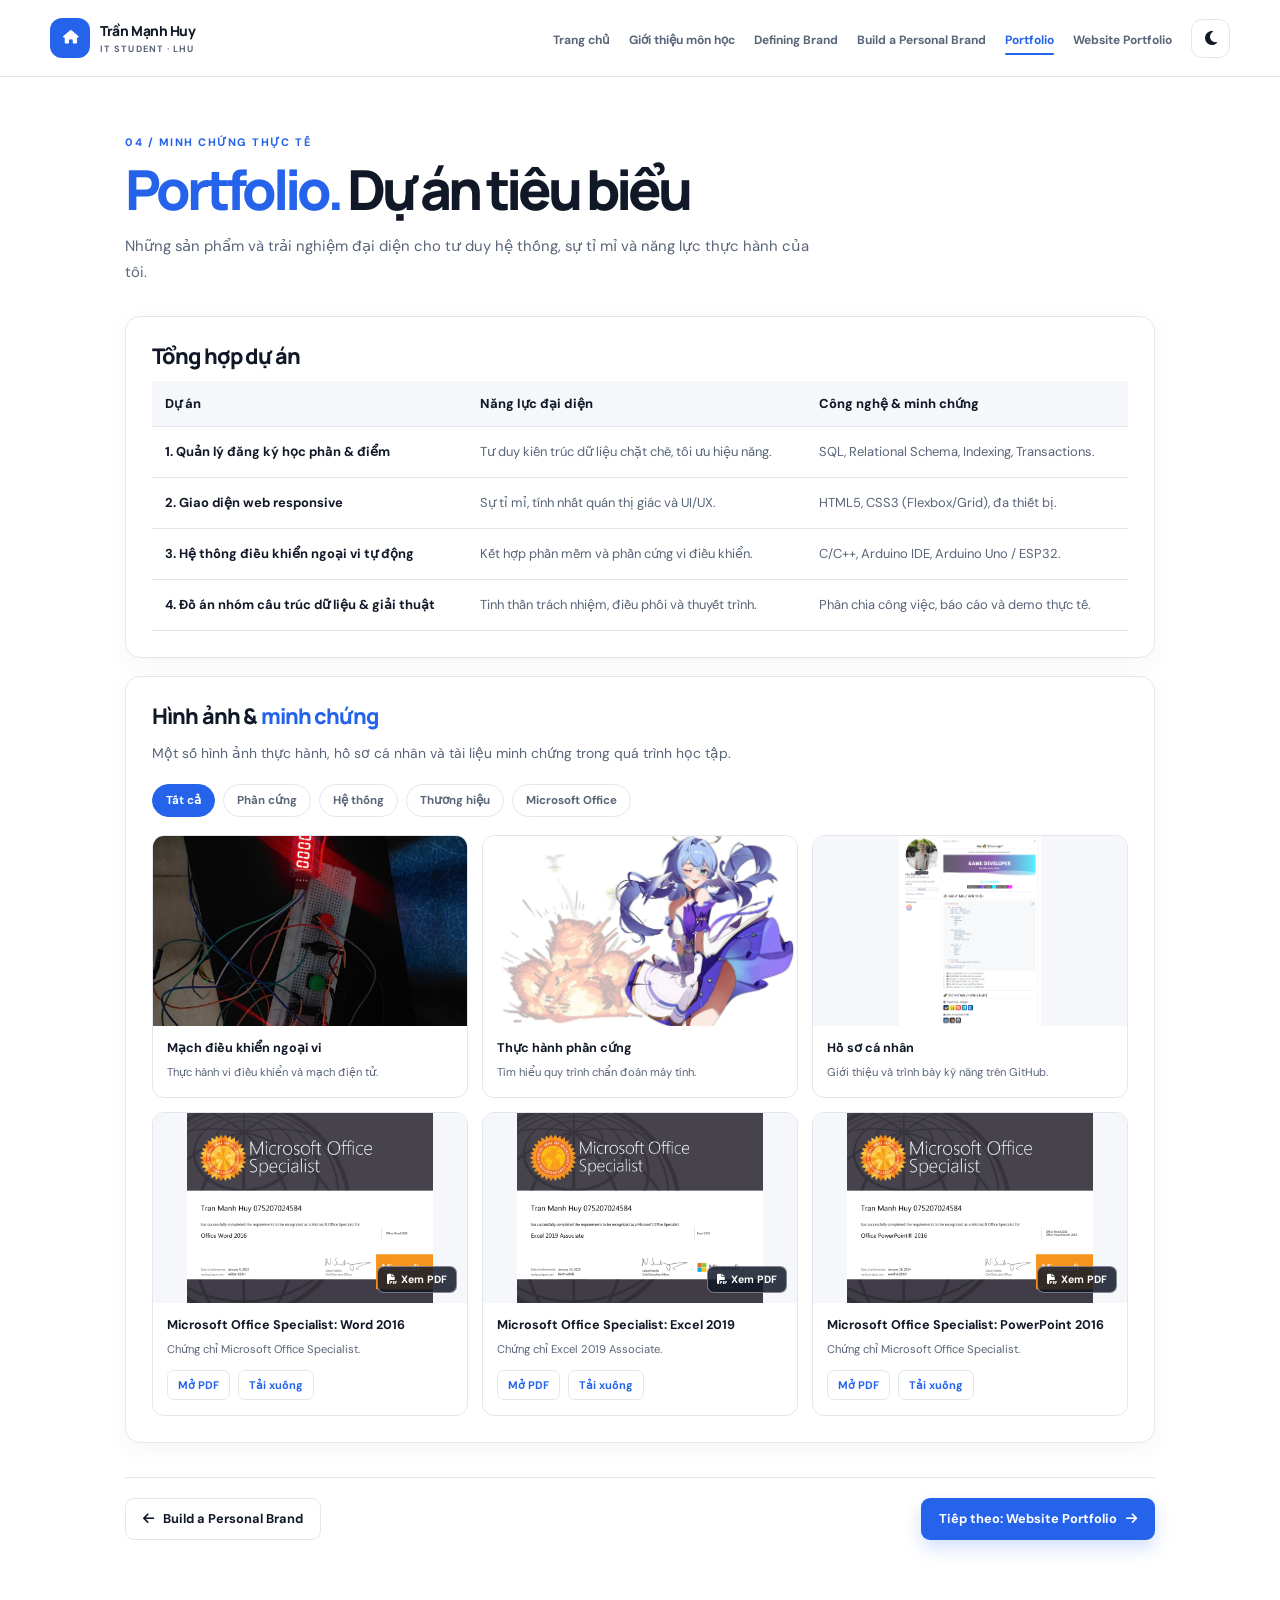
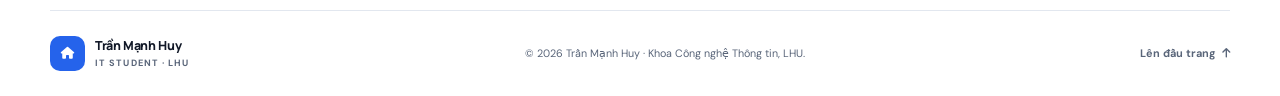
==== portfolio.html @ 6451997b "Create" ====
<!DOCTYPE html>
<html lang="vi" data-theme="light">
<head>
    <meta charset="UTF-8">
    <meta name="viewport" content="width=device-width, initial-scale=1.0">
    <meta name="theme-color" content="#ffffff">
    <meta name="description" content="Portfolio các dự án học tập và minh chứng thực tế của Trần Mạnh Huy.">
    <title>Portfolio | Trần Mạnh Huy — E-Portfolio</title>
    <link rel="preconnect" href="https://fonts.googleapis.com">
    <link rel="preconnect" href="https://fonts.gstatic.com" crossorigin>
    <link href="https://fonts.googleapis.com/css2?family=DM+Sans:wght@400;500;600;700&family=Manrope:wght@400;500;600;700;800&display=swap" rel="stylesheet">
    <link rel="stylesheet" href="https://cdnjs.cloudflare.com/ajax/libs/font-awesome/6.4.0/css/all.min.css">
    <link rel="stylesheet" href="style.css">
    <script src="script.js" defer></script>
</head>
<body>
    <a class="skip-link" href="#main">Đi đến nội dung chính</a>
    <header class="site-header"><nav class="nav-container" aria-label="Điều hướng chính">
        <a class="brand" href="index.html" aria-label="Về trang chủ"><span class="brand-mark"><i class="fa-solid fa-house" aria-hidden="true"></i></span><span>Trần Mạnh Huy<small>IT STUDENT · LHU</small></span></a>
        <button class="menu-toggle icon-button" type="button" aria-label="Mở menu" aria-expanded="false" aria-controls="primary-navigation"><i class="fa-solid fa-bars" aria-hidden="true"></i></button>
        <div class="nav-panel" id="primary-navigation"><ul class="nav-links">
            <li><a class="nav-link" href="index.html">Trang chủ</a></li><li><a class="nav-link" href="coursework.html">Giới thiệu môn học</a></li>
            <li><a class="nav-link" href="defining-brand.html">Defining Brand</a></li><li><a class="nav-link" href="personal-brand.html">Build a Personal Brand</a></li>
            <li><a class="nav-link active" aria-current="page" href="portfolio.html">Portfolio</a></li><li><a class="nav-link" href="website-portfolio.html">Website Portfolio</a></li>
        </ul><button class="theme-toggle icon-button" type="button" aria-label="Bật giao diện tối" title="Đổi giao diện"><i class="fa-solid fa-moon" aria-hidden="true"></i></button></div>
    </nav></header>
    <main class="page-main" id="main">
        <div class="page-heading"><p class="eyebrow">04 / MINH CHỨNG THỰC TẾ</p><h1><span>Portfolio.</span> Dự án tiêu biểu</h1><p>Những sản phẩm và trải nghiệm đại diện cho tư duy hệ thống, sự tỉ mỉ và năng lực thực hành của tôi.</p></div>
        <article class="content-card">
            <h2>Tổng hợp dự án</h2>
            <div class="table-wrap"><table>
                <thead><tr><th>Dự án</th><th>Năng lực đại diện</th><th>Công nghệ & minh chứng</th></tr></thead>
                <tbody>
                    <tr><td><strong>1. Quản lý đăng ký học phần & điểm</strong></td><td>Tư duy kiến trúc dữ liệu chặt chẽ, tối ưu hiệu năng.</td><td>SQL, Relational Schema, Indexing, Transactions.</td></tr>
                    <tr><td><strong>2. Giao diện web responsive</strong></td><td>Sự tỉ mỉ, tính nhất quán thị giác và UI/UX.</td><td>HTML5, CSS3 (Flexbox/Grid), đa thiết bị.</td></tr>
                    <tr><td><strong>3. Hệ thống điều khiển ngoại vi tự động</strong></td><td>Kết hợp phần mềm và phần cứng vi điều khiển.</td><td>C/C++, Arduino IDE, Arduino Uno / ESP32.</td></tr>
                    <tr><td><strong>4. Đồ án nhóm cấu trúc dữ liệu & giải thuật</strong></td><td>Tinh thần trách nhiệm, điều phối và thuyết trình.</td><td>Phân chia công việc, báo cáo và demo thực tế.</td></tr>
                </tbody>
            </table></div>
        </article>
        <article class="content-card">
            <h2>Hình ảnh & <span>minh chứng</span></h2>
            <p>Một số hình ảnh thực hành, hồ sơ cá nhân và tài liệu minh chứng trong quá trình học tập.</p>
            <div class="filter-list" role="group" aria-label="Lọc minh chứng">
                <button class="filter-button active" type="button" data-filter="all" aria-pressed="true">Tất cả</button>
                <button class="filter-button" type="button" data-filter="hardware" aria-pressed="false">Phần cứng</button>
                <button class="filter-button" type="button" data-filter="systems" aria-pressed="false">Hệ thống</button>
                <button class="filter-button" type="button" data-filter="brand" aria-pressed="false">Thương hiệu</button>
                <button class="filter-button" type="button" data-filter="office" aria-pressed="false">Microsoft Office</button>
            </div>
            <div class="project-gallery">
                <div class="gallery-card" data-category="hardware"><button class="gallery-image" type="button" data-lightbox="ảnh/1790408717196_707985496628091694_7587636744050648241_572c79e7f4b69ca3872951d2f5c24b72.jpg" data-caption="Mạch vi điều khiển và bộ đếm LED trong bài thực hành."><img src="ảnh/1790408717196_707985496628091694_7587636744050648241_572c79e7f4b69ca3872951d2f5c24b72.jpg" alt="Mạch thử vi điều khiển và bộ đếm LED" loading="lazy"></button><div class="gallery-caption"><strong>Mạch điều khiển ngoại vi</strong><span>Thực hành vi điều khiển và mạch điện tử.</span></div></div>
                <div class="gallery-card" data-category="systems"><button class="gallery-image" type="button" data-lightbox="ảnh/1793376819086_707985496628091694_7587636744050648241_562b27568632a8b3e4d8fe993f7f26f5.jpg" data-caption="Thực hành kiểm tra bộ nhớ và chẩn đoán máy tính."><img src="ảnh/1793376819086_707985496628091694_7587636744050648241_562b27568632a8b3e4d8fe993f7f26f5.jpg" alt="Máy tính đang chạy công cụ kiểm tra bộ nhớ" loading="lazy"></button><div class="gallery-caption"><strong>Thực hành phần cứng</strong><span>Tìm hiểu quy trình chẩn đoán máy tính.</span></div></div>
                <div class="gallery-card" data-category="brand"><button class="gallery-image contain" type="button" data-lightbox="ảnh/Screenshot 2026-11-15 230559.png" data-caption="Ảnh chụp hồ sơ cá nhân và cách trình bày trên GitHub."><img src="ảnh/Screenshot 2026-11-15 230559.png" alt="Hồ sơ cá nhân GitHub với nội dung giới thiệu và công nghệ" loading="lazy"></button><div class="gallery-caption"><strong>Hồ sơ cá nhân</strong><span>Giới thiệu và trình bày kỹ năng trên GitHub.</span></div></div>
                <article class="gallery-card document-card" data-category="office">
                    <a class="certificate-preview" href="ảnh/Office%20Word%20(1).pdf" target="_blank" rel="noopener noreferrer" aria-label="Mở chứng chỉ Microsoft Office Specialist Word 2016"><img src="ảnh/Office-Word.png" alt="Chứng chỉ Microsoft Office Specialist Word 2016 của Trần Mạnh Huy" loading="lazy"><span><i class="fa-solid fa-file-pdf" aria-hidden="true"></i> Xem PDF</span></a>
                    <div class="gallery-caption"><strong>Microsoft Office Specialist: Word 2016</strong><span>Chứng chỉ Microsoft Office Specialist.</span><div class="document-actions"><a href="ảnh/Office%20Word%20(1).pdf" target="_blank" rel="noopener noreferrer">Mở PDF</a><a href="ảnh/Office%20Word%20(1).pdf" download="Minh-chung-Office-Word.pdf">Tải xuống</a></div></div>
                </article>
                <article class="gallery-card document-card" data-category="office">
                    <a class="certificate-preview" href="ảnh/Office%20Excel.pdf" target="_blank" rel="noopener noreferrer" aria-label="Mở chứng chỉ Microsoft Office Specialist Excel 2019"><img src="ảnh/Office-Excel.png" alt="Chứng chỉ Microsoft Office Specialist Excel 2019 Associate của Trần Mạnh Huy" loading="lazy"><span><i class="fa-solid fa-file-pdf" aria-hidden="true"></i> Xem PDF</span></a>
                    <div class="gallery-caption"><strong>Microsoft Office Specialist: Excel 2019</strong><span>Chứng chỉ Excel 2019 Associate.</span><div class="document-actions"><a href="ảnh/Office%20Excel.pdf" target="_blank" rel="noopener noreferrer">Mở PDF</a><a href="ảnh/Office%20Excel.pdf" download="Minh-chung-Office-Excel.pdf">Tải xuống</a></div></div>
                </article>
                <article class="gallery-card document-card" data-category="office">
                    <a class="certificate-preview" href="ảnh/Office%20PowerPoint.pdf" target="_blank" rel="noopener noreferrer" aria-label="Mở chứng chỉ Microsoft Office Specialist PowerPoint 2016"><img src="ảnh/Office-PowerPoint.png" alt="Chứng chỉ Microsoft Office Specialist PowerPoint 2016 của Trần Mạnh Huy" loading="lazy"><span><i class="fa-solid fa-file-pdf" aria-hidden="true"></i> Xem PDF</span></a>
                    <div class="gallery-caption"><strong>Microsoft Office Specialist: PowerPoint 2016</strong><span>Chứng chỉ Microsoft Office Specialist.</span><div class="document-actions"><a href="ảnh/Office%20PowerPoint.pdf" target="_blank" rel="noopener noreferrer">Mở PDF</a><a href="ảnh/Office%20PowerPoint.pdf" download="Minh-chung-Office-PowerPoint.pdf">Tải xuống</a></div></div>
                </article>
            </div>
            <p class="empty-state" hidden>Chưa có minh chứng trong mục này.</p>
        </article>
        <div class="page-nav"><a class="button button-secondary" href="personal-brand.html"><i class="fa-solid fa-arrow-left" aria-hidden="true"></i> Build a Personal Brand</a><a class="button button-primary" href="website-portfolio.html">Tiếp theo: Website Portfolio <i class="fa-solid fa-arrow-right" aria-hidden="true"></i></a></div>
    </main>
    <button class="lightbox" type="button" aria-label="Đóng ảnh phóng to" aria-hidden="true"><span class="lightbox-close"><i class="fa-solid fa-xmark" aria-hidden="true"></i></span><img src="" alt=""><span class="lightbox-caption"></span></button>
    <footer class="site-footer"><a class="brand footer-brand" href="index.html" aria-label="Về trang chủ"><span class="brand-mark"><i class="fa-solid fa-house" aria-hidden="true"></i></span><span>Trần Mạnh Huy<small>IT STUDENT · LHU</small></span></a><p>© <span class="current-year">2026</span> Trần Mạnh Huy · Khoa Công nghệ Thông tin, LHU.</p><a class="back-to-top" href="#main">Lên đầu trang <i class="fa-solid fa-arrow-up" aria-hidden="true"></i></a></footer>
</body>
</html>
---- style.css ----
:root {
    color-scheme: light;
    --page: #fff;
    --surface: #fff;
    --surface-soft: #f5f7fa;
    --ink: #111827;
    --muted: #596579;
    --line: #e2e7ef;
    --accent: #2563eb;
    --accent-strong: #1d4ed8;
    --accent-soft: #eff6ff;
    --header: rgb(255 255 255 / 94%);
    --shadow: 0 16px 42px rgb(15 23 42 / 9%);
    --font-body: "DM Sans", sans-serif;
    --font-heading: "Manrope", sans-serif;
    font-family: var(--font-body);
    scroll-behavior: smooth;
    scroll-padding-top: 100px;
}

[data-theme="dark"] {
    color-scheme: dark;
    --page: #090b10;
    --surface: #11151d;
    --surface-soft: #171d28;
    --ink: #f8fafc;
    --muted: #aab4c3;
    --line: #283140;
    --accent: #60a5fa;
    --accent-strong: #93c5fd;
    --accent-soft: #14243b;
    --header: rgb(9 11 16 / 93%);
    --shadow: 0 16px 42px rgb(0 0 0 / 30%);
}

* { box-sizing: border-box; }
body { min-width: 320px; margin: 0; overflow-x: hidden; background: var(--page); color: var(--ink); font-family: var(--font-body); -webkit-font-smoothing: antialiased; transition: background-color .25s ease, color .25s ease; }
button, a { font: inherit; }
a { color: inherit; text-decoration: none; }
button { color: inherit; }
img { display: block; max-width: 100%; }
::selection { background: var(--accent); color: #fff; }
h1, h2, h3, p { margin-top: 0; }
h1, h2, h3 { font-family: var(--font-heading); }
h1 span, h2 span { color: var(--accent); }

.skip-link { position: fixed; z-index: 20; top: 10px; left: 10px; padding: 10px 14px; transform: translateY(-160%); border-radius: 8px; background: var(--ink); color: var(--surface); }
.skip-link:focus { transform: translateY(0); }
.site-header { position: sticky; z-index: 10; top: 0; border-bottom: 1px solid var(--line); background: var(--header); backdrop-filter: blur(16px); }
.nav-container { display: flex; width: min(1180px, calc(100% - 48px)); height: 76px; margin: auto; align-items: center; justify-content: space-between; gap: 20px; }
.brand { display: inline-flex; flex: 0 0 auto; align-items: center; gap: 10px; font-family: var(--font-heading); font-size: .86rem; font-weight: 800; letter-spacing: -.03em; }
.brand-mark { display: grid; width: 40px; height: 40px; place-items: center; border-radius: 12px; background: var(--accent); color: #fff; font-size: .85rem; }
.brand small { display: block; margin-top: 3px; color: var(--muted); font-family: var(--font-body); font-size: .57rem; font-weight: 700; letter-spacing: .12em; }
.nav-panel, .nav-links { display: flex; align-items: center; }
.nav-panel { gap: 19px; }
.nav-links { gap: 19px; margin: 0; padding: 0; list-style: none; }
.nav-link { position: relative; padding: 10px 0; color: var(--muted); font-size: .75rem; font-weight: 700; transition: color .2s ease; }
.nav-link::after { position: absolute; right: 0; bottom: 3px; left: 0; height: 2px; transform: scaleX(0); border-radius: 3px; background: var(--accent); content: ""; transition: transform .2s ease; }
.nav-link:hover, .nav-link.active { color: var(--accent); }
.nav-link.active::after { transform: scaleX(1); }
.icon-button { display: grid; width: 39px; height: 39px; flex: 0 0 auto; place-items: center; border: 1px solid var(--line); border-radius: 11px; background: var(--surface); cursor: pointer; transition: border-color .2s ease, color .2s ease, transform .2s ease; }
.icon-button:hover { transform: translateY(-2px); border-color: var(--accent); color: var(--accent); }
.menu-toggle { display: none; }

main { min-height: calc(100vh - 170px); }
.section-shell, .page-main { width: min(1030px, calc(100% - 48px)); margin-inline: auto; }
.hero { position: relative; display: grid; min-height: 610px; padding-block: 70px 82px; align-items: center; grid-template-columns: 1.08fr .92fr; gap: 54px; }
.hero-copy { position: relative; z-index: 1; }
.eyebrow { margin: 0 0 14px; color: var(--accent); font-size: .68rem; font-weight: 800; letter-spacing: .14em; }
.hero .eyebrow { display: flex; align-items: center; gap: 9px; }
.status-dot { width: 8px; height: 8px; border-radius: 50%; background: var(--accent); box-shadow: 0 0 0 4px var(--accent-soft); }
h1 { margin-bottom: 17px; font-size: clamp(2.9rem, 5.8vw, 4.7rem); font-weight: 800; letter-spacing: -.075em; line-height: 1.08; }
.hero-lead { max-width: 530px; margin-bottom: 25px; color: var(--muted); font-size: .98rem; line-height: 1.85; }
.hero-actions { display: flex; flex-wrap: wrap; gap: 10px; }
.button { display: inline-flex; min-height: 46px; padding: 0 17px; align-items: center; justify-content: center; gap: 9px; border: 1px solid transparent; border-radius: 9px; font-size: .8rem; font-weight: 700; transition: transform .2s ease, background .2s ease, box-shadow .2s ease; }
.button:hover { transform: translateY(-2px); }
.button-primary { background: var(--accent); color: #fff; box-shadow: 0 8px 18px rgb(37 99 235 / 20%); }
.button-primary:hover { background: var(--accent-strong); }
.button-secondary { border-color: var(--line); background: var(--surface); }
.button-secondary:hover { border-color: var(--accent); color: var(--accent); }
.hero-note { display: flex; margin-top: 33px; align-items: center; gap: 11px; }
.note-icon, .feature-icon, .growth-icon { display: grid; flex: 0 0 auto; place-items: center; border-radius: 11px; background: var(--accent-soft); color: var(--accent); }
.note-icon { width: 40px; height: 40px; }
.hero-note strong, .hero-note small { display: block; }
.hero-note strong { font-size: .76rem; }
.hero-note small { margin-top: 3px; color: var(--muted); font-size: .69rem; }
.hero-visual { position: relative; width: 100%; max-width: 370px; margin-inline: auto; }
.hero-image-wrap { position: relative; z-index: 1; overflow: hidden; height: 410px; border: 6px solid var(--surface); border-radius: 48% 48% 22px 22px; background: var(--surface-soft); box-shadow: var(--shadow); }
.hero-image-wrap::after { position: absolute; inset: 45% 0 0; background: linear-gradient(transparent, rgb(0 0 0 / 54%)); content: ""; }
.hero-image-wrap img { width: 100%; height: 100%; object-fit: cover; object-position: 54% 50%; }
.image-label { position: absolute; z-index: 1; right: 16px; bottom: 16px; left: 16px; color: #fff; font-size: .75rem; font-weight: 700; }
.image-label i { margin-right: 7px; color: #93c5fd; }
.floating-card { position: absolute; z-index: 2; right: -34px; bottom: 38px; display: flex; padding: 12px 14px; align-items: center; gap: 10px; border: 1px solid var(--line); border-radius: 12px; background: var(--surface); box-shadow: var(--shadow); }
.floating-icon { display: grid; width: 36px; height: 36px; place-items: center; border-radius: 10px; background: var(--accent-soft); color: var(--accent); }
.floating-card strong, .floating-card small { display: block; }
.floating-card strong { font-size: .68rem; }
.floating-card small { margin-top: 3px; color: var(--muted); font-size: .61rem; }
.hero-orbit { position: absolute; border: 1px solid rgb(37 99 235 / 20%); border-radius: 50%; }
.orbit-one { top: 17px; right: -20px; width: 90px; height: 90px; }
.orbit-two { bottom: 18px; left: -30px; width: 58px; height: 58px; }

.home-intro { padding-block: 20px 82px; }
.section-heading { max-width: 670px; margin: 0 auto 30px; text-align: center; }
.section-heading .eyebrow { margin-bottom: 10px; }
h2 { margin-bottom: 10px; font-size: clamp(1.8rem, 4vw, 2.45rem); font-weight: 800; letter-spacing: -.06em; line-height: 1.2; }
.section-heading > p:last-child { margin-bottom: 0; color: var(--muted); font-size: .88rem; line-height: 1.75; }
.code-strip { padding: 22px 25px; border: 1px solid #263143; border-radius: 13px; background: #101722; color: #f8fafc; font-family: Consolas, monospace; font-size: .87rem; line-height: 1.9; }
.code-comment { color: #94a3b8; }
.code-keyword { color: #60a5fa; font-weight: 700; }
.code-string { color: #bfdbfe; }
.home-shortcuts { display: grid; margin-top: 16px; grid-template-columns: repeat(3, minmax(0, 1fr)); gap: 13px; }
.shortcut-card { display: grid; min-height: 75px; padding: 14px; align-items: center; grid-template-columns: 35px 1fr 18px; gap: 8px; border: 1px solid var(--line); border-radius: 12px; background: var(--surface); transition: border-color .2s ease, transform .2s ease; }
.shortcut-card:hover { transform: translateY(-2px); border-color: var(--accent); }
.shortcut-card > span { color: var(--accent); font-size: .7rem; font-weight: 800; }
.shortcut-card strong { font-size: .75rem; }
.shortcut-card > i { color: var(--accent); font-size: .76rem; }

.page-main { padding-block: 58px 25px; }
.page-heading { max-width: 760px; margin: 0 0 30px; }
.page-heading .eyebrow { margin-bottom: 11px; }
.page-heading h1 { margin-bottom: 13px; font-size: clamp(2.25rem, 5vw, 3.45rem); }
.page-heading > p:last-child { max-width: 690px; margin-bottom: 0; color: var(--muted); font-size: .93rem; line-height: 1.8; }
.content-card { margin-bottom: 18px; padding: 26px; border: 1px solid var(--line); border-radius: 15px; background: var(--surface); box-shadow: 0 7px 24px rgb(15 23 42 / 4%); }
.content-card h2 { margin-bottom: 12px; font-size: 1.35rem; letter-spacing: -.04em; }
.content-card h3 { margin-bottom: 8px; font-size: 1rem; letter-spacing: -.025em; }
.content-card p, .content-card li { color: var(--muted); font-size: .87rem; line-height: 1.8; }
.content-card p:last-child { margin-bottom: 0; }
.content-card strong { color: var(--ink); }
.grid-2 { display: grid; grid-template-columns: repeat(2, minmax(0, 1fr)); gap: 13px; }
.sub-box { padding: 18px; border: 1px solid var(--line); border-radius: 11px; background: var(--surface-soft); }
.sub-box h3 { font-size: .91rem; }
.sub-box p { margin-bottom: 0; font-size: .8rem; }
.badge { display: inline-block; margin-bottom: 9px; padding: 6px 10px; border-radius: 6px; background: var(--accent-soft); color: var(--accent); font-size: .7rem; font-weight: 800; }
.tier-list { display: grid; gap: 11px; }
.tier-item { padding: 17px 19px; border: 1px solid var(--line); border-left: 4px solid var(--accent); border-radius: 0 11px 11px 0; background: var(--surface-soft); }
.tier-item strong { display: block; margin-bottom: 6px; color: var(--accent); font-size: .9rem; }
.tier-item p { margin: 0; }
.growth-grid { display: grid; grid-template-columns: repeat(2, minmax(0, 1fr)); gap: 14px; }
.growth-card { position: relative; min-height: 175px; padding: 21px; border: 1px solid var(--line); border-radius: 13px; background: var(--surface); }
.growth-number { position: absolute; top: 17px; right: 18px; color: var(--accent); font-size: .72rem; font-weight: 800; }
.growth-icon { width: 39px; height: 39px; margin-bottom: 16px; font-size: .88rem; }
.growth-card h3 { margin-bottom: 7px; font-size: .96rem; }
.growth-card p { margin: 0; color: var(--muted); font-size: .81rem; line-height: 1.7; }
.table-wrap { overflow-x: auto; }
table { width: 100%; border-collapse: collapse; font-size: .81rem; }
th, td { padding: 14px 13px; border-bottom: 1px solid var(--line); text-align: left; vertical-align: top; }
th { background: var(--surface-soft); color: var(--ink); font-weight: 800; }
td { color: var(--muted); line-height: 1.7; }
td strong { color: var(--ink); }
.project-gallery { display: grid; grid-template-columns: repeat(3, minmax(0, 1fr)); gap: 14px; }
.filter-list { display: flex; margin: 18px 0; flex-wrap: wrap; gap: 8px; }
.filter-button { padding: 8px 13px; border: 1px solid var(--line); border-radius: 99px; background: var(--surface); color: var(--muted); cursor: pointer; font-size: .72rem; font-weight: 700; transition: background .2s ease, color .2s ease, border-color .2s ease; }
.filter-button:hover, .filter-button.active { border-color: var(--accent); background: var(--accent); color: #fff; }
.gallery-card[hidden] { display: none; }
.empty-state { padding: 22px; border: 1px dashed var(--line); border-radius: 11px; color: var(--muted); text-align: center; }
.gallery-card { overflow: hidden; border: 1px solid var(--line); border-radius: 12px; background: var(--surface); }
.gallery-image { position: relative; display: block; overflow: hidden; width: 100%; height: 190px; padding: 0; border: 0; background: var(--surface-soft); cursor: zoom-in; }
.gallery-image img { width: 100%; height: 100%; object-fit: cover; transition: transform .3s ease; }
.gallery-image:hover img { transform: scale(1.04); }
.gallery-image.contain img { object-fit: contain; }
.gallery-caption { padding: 13px 14px 15px; }
.gallery-caption strong { display: block; margin-bottom: 4px; font-size: .79rem; }
.gallery-caption span { color: var(--muted); font-size: .7rem; line-height: 1.6; }
.certificate-preview { position: relative; display: block; overflow: hidden; height: 190px; background: var(--surface-soft); }
.certificate-preview img { width: 100%; height: 100%; object-fit: contain; transition: transform .25s ease; }
.certificate-preview:hover img { transform: scale(1.04); }
.certificate-preview > span { position: absolute; right: 10px; bottom: 10px; padding: 6px 9px; border: 1px solid rgb(255 255 255 / 40%); border-radius: 7px; background: rgb(17 24 39 / 85%); color: #fff; font-size: .66rem; font-weight: 700; }
.document-actions { display: flex; margin-top: 11px; gap: 8px; }
.document-actions a { padding: 7px 10px; border: 1px solid var(--line); border-radius: 7px; color: var(--accent); font-size: .69rem; font-weight: 700; }
.document-actions a:hover { border-color: var(--accent); background: var(--accent-soft); }
.page-nav { display: flex; margin: 34px 0 35px; padding-top: 20px; align-items: center; justify-content: space-between; gap: 12px; border-top: 1px solid var(--line); }
.page-nav .button { min-height: 42px; }
.contact-panel { display: grid; padding: 22px; grid-template-columns: 1fr 1fr; gap: 14px; border: 1px solid var(--line); border-radius: 13px; background: var(--surface-soft); }
.contact-panel p { margin-bottom: 0; color: var(--muted); font-size: .82rem; line-height: 1.75; }
.contact-panel strong { color: var(--ink); }

.site-footer { display: flex; width: min(1180px, calc(100% - 48px)); min-height: 86px; margin: 10px auto 0; padding-block: 14px; align-items: center; justify-content: space-between; gap: 18px; border-top: 1px solid var(--line); }
.footer-brand { font-size: .78rem; }
.footer-brand .brand-mark { width: 35px; height: 35px; border-radius: 10px; font-size: .75rem; }
.site-footer > p { margin: 0; color: var(--muted); font-size: .67rem; text-align: center; }
.back-to-top { display: inline-flex; align-items: center; gap: 7px; color: var(--muted); font-size: .68rem; font-weight: 700; white-space: nowrap; }
.back-to-top:hover { color: var(--accent); }
.lightbox { position: fixed; z-index: 30; inset: 0; display: flex; visibility: hidden; padding: 50px 20px 28px; align-items: center; justify-content: center; flex-direction: column; gap: 12px; border: 0; background: rgb(0 0 0 / 92%); cursor: zoom-out; opacity: 0; transition: opacity .2s ease, visibility .2s ease; }
.lightbox.is-open { visibility: visible; opacity: 1; }
.lightbox img { max-width: min(100%, 1000px); max-height: 78vh; border-radius: 8px; object-fit: contain; }
.lightbox-caption { max-width: 750px; color: #fff; font-size: .82rem; text-align: center; }
.lightbox-close { position: absolute; top: 18px; right: 22px; display: grid; width: 42px; height: 42px; place-items: center; border: 1px solid rgb(255 255 255 / 45%); border-radius: 50%; color: #fff; font-size: 1.1rem; }
body.lightbox-open { overflow: hidden; }

@media (max-width: 980px) {
    .nav-container { width: min(100% - 36px, 900px); }
    .nav-links { gap: 12px; }
    .nav-link { font-size: .68rem; }
    .nav-panel { gap: 12px; }
    .hero { gap: 32px; }
    .project-gallery { grid-template-columns: repeat(2, minmax(0, 1fr)); }
}
@media (max-width: 720px) {
    :root { scroll-padding-top: 75px; }
    .nav-container { width: calc(100% - 34px); height: 66px; }
    .menu-toggle { display: grid; margin-left: auto; }
    .nav-panel { position: absolute; top: 65px; right: 0; left: 0; display: none; padding: 13px 19px 18px; align-items: stretch; flex-direction: column-reverse; gap: 12px; border-bottom: 1px solid var(--line); background: var(--page); box-shadow: var(--shadow); }
    .nav-panel.is-open { display: flex; }
    .nav-links { display: grid; width: 100%; grid-template-columns: repeat(2, minmax(0, 1fr)); gap: 0 18px; }
    .nav-link { display: block; padding: 12px 3px; font-size: .77rem; }
    .theme-toggle { align-self: flex-end; }
    .section-shell, .page-main { width: calc(100% - 36px); }
    .hero { min-height: auto; padding-block: 53px 58px; grid-template-columns: 1fr; gap: 37px; }
    h1 { font-size: clamp(2.75rem, 11vw, 4.15rem); }
    .hero-lead { font-size: .9rem; }
    .hero-note { margin-top: 24px; }
    .hero-visual { width: min(85%, 350px); }
    .hero-image-wrap { height: min(100vw, 365px); }
    .floating-card { right: -21px; bottom: 25px; padding: 10px; }
    .home-intro { padding-block: 20px 55px; }
    .home-shortcuts { grid-template-columns: 1fr; gap: 9px; }
    .page-main { padding-top: 43px; }
    .page-heading h1 { font-size: clamp(2.15rem, 9vw, 3.2rem); }
    .content-card { padding: 19px; }
    .grid-2, .contact-panel { grid-template-columns: 1fr; }
    .growth-grid { grid-template-columns: 1fr; }
    .growth-card { min-height: 145px; }
    .project-gallery { grid-template-columns: 1fr; }
    .gallery-image { height: 230px; }
    .page-nav { margin-top: 26px; }
    .page-nav .button { padding-inline: 12px; font-size: .72rem; }
    .site-footer { width: calc(100% - 36px); flex-wrap: wrap; gap: 10px; }
    .site-footer > p { order: 1; width: 100%; text-align: left; }
}
@media (max-width: 420px) {
    .hero-actions .button { flex: 1 1 100%; }
    .floating-card { right: -17px; }
    .page-nav { align-items: stretch; }
    .page-nav .button { max-width: 49%; }
}
@media (prefers-reduced-motion: reduce) {
    *, *::before, *::after { scroll-behavior: auto !important; animation-duration: .01ms !important; animation-iteration-count: 1 !important; transition-duration: .01ms !important; }
}
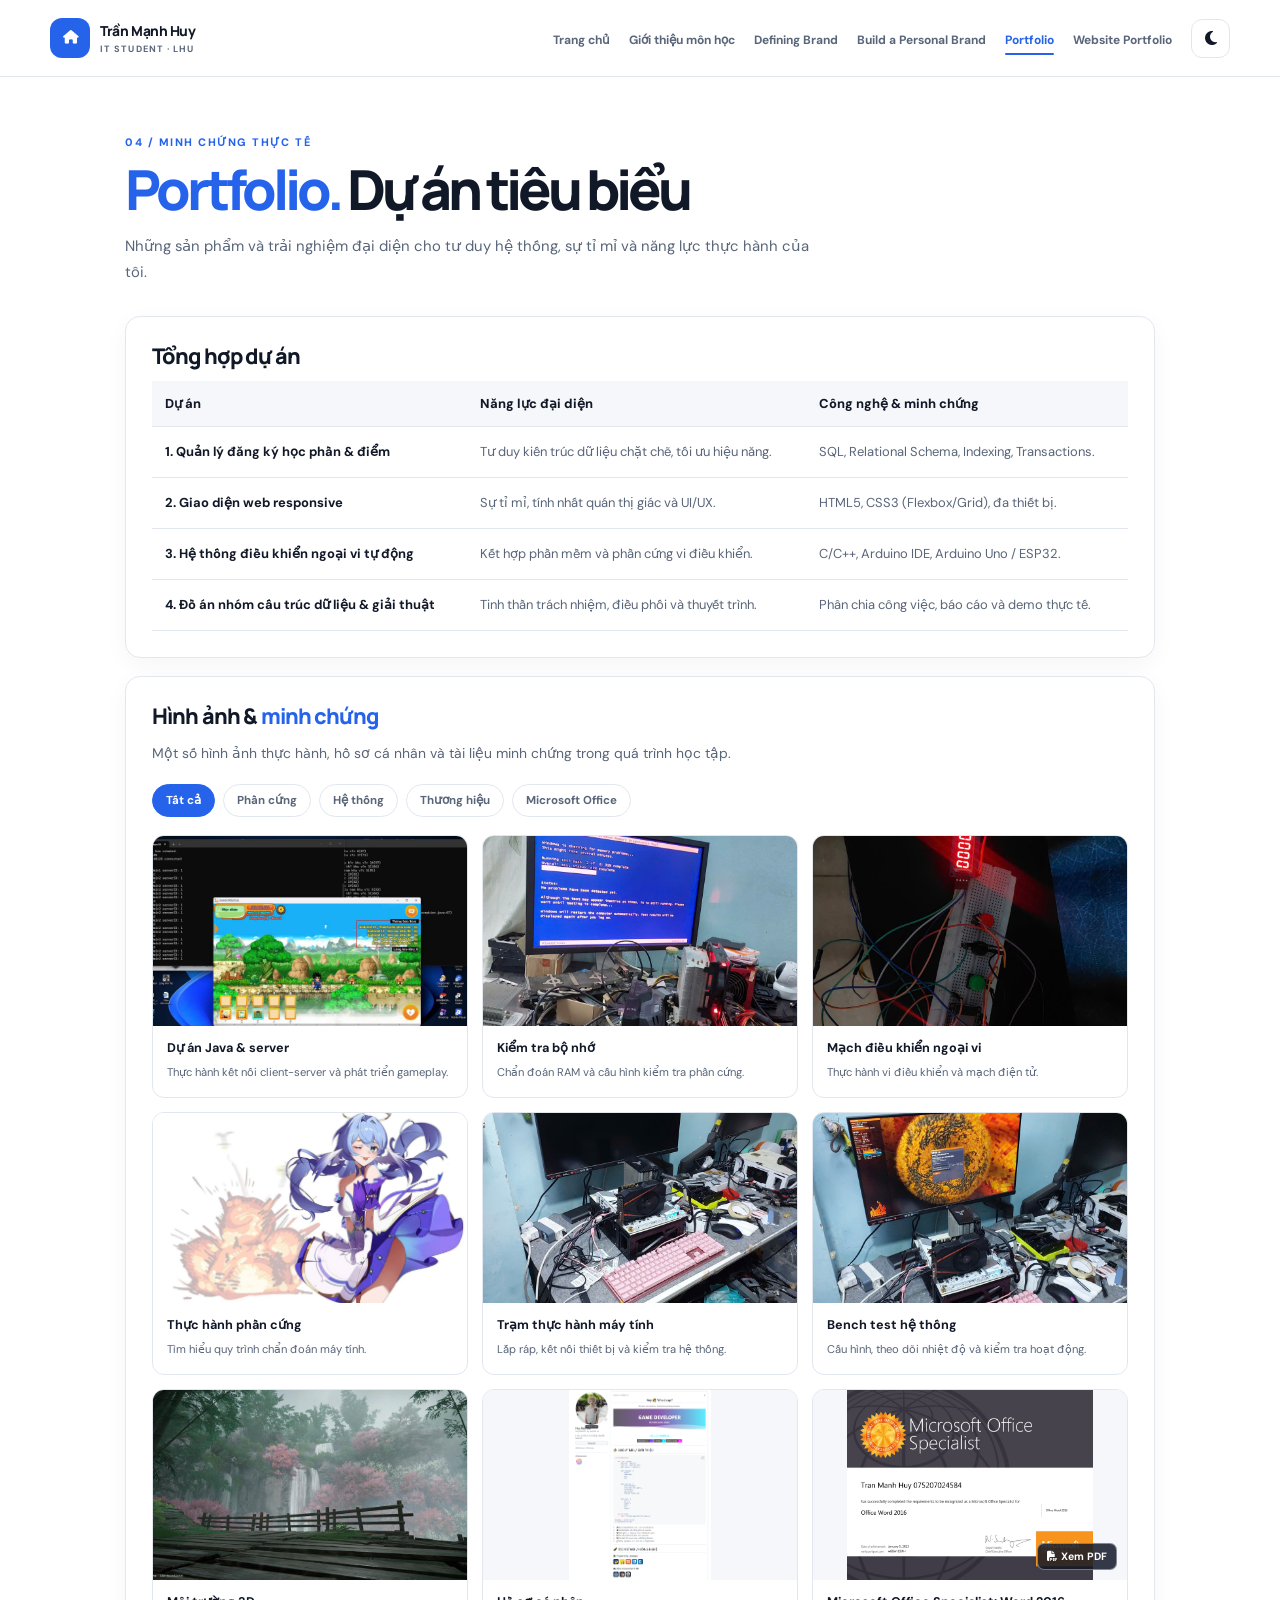
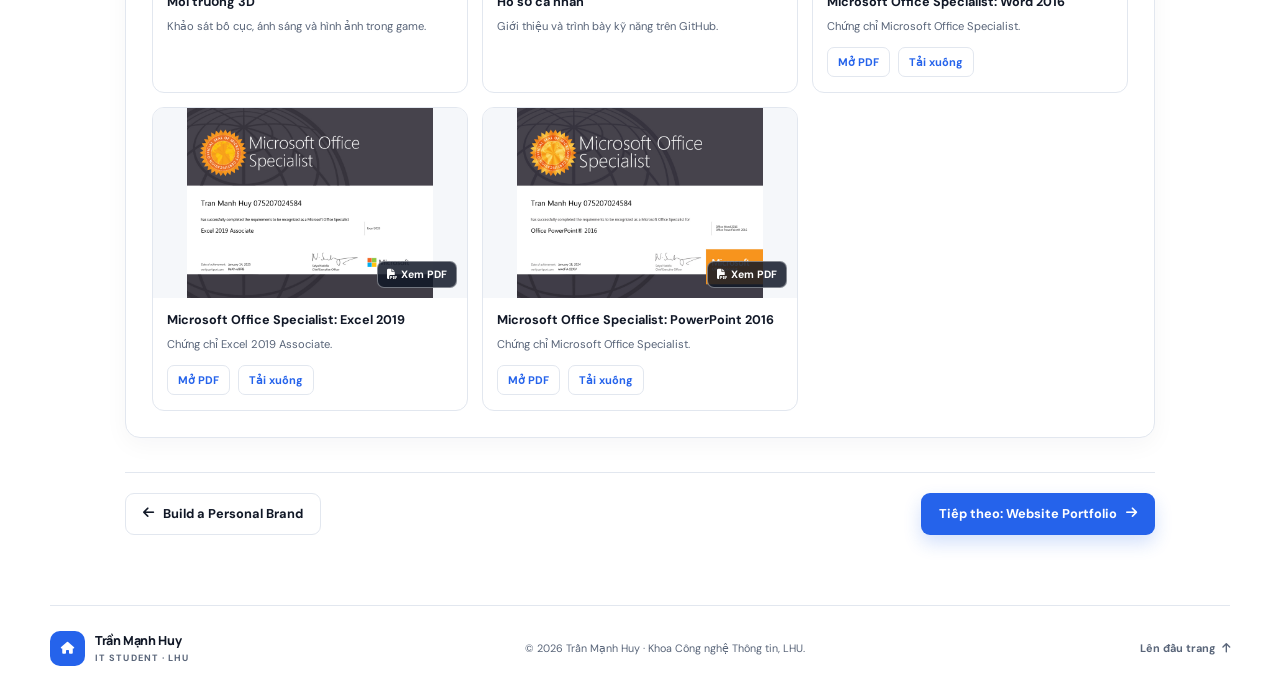
==== commit 8ae24863: "up" ====
--- a/portfolio.html
+++ b/portfolio.html
@@ -49,8 +49,13 @@
                 <button class="filter-button" type="button" data-filter="office" aria-pressed="false">Microsoft Office</button>
             </div>
             <div class="project-gallery">
+                <div class="gallery-card" data-category="hardware"><button class="gallery-image" type="button" data-lightbox="ảnh/1785680419059_707985496628091694_7587636744050648241_9bc25e01a40b44c7f3dc2a124c124259.jpg" data-caption="Cửa sổ server Java và bản demo trò chơi trong quá trình phát triển."><img src="ảnh/1785680419059_707985496628091694_7587636744050648241_9bc25e01a40b44c7f3dc2a124c124259.jpg" alt="Server Java và giao diện trò chơi đang chạy" loading="lazy"></button><div class="gallery-caption"><strong>Dự án Java & server</strong><span>Thực hành kết nối client-server và phát triển gameplay.</span></div></div>
+                <div class="gallery-card" data-category="hardware"><button class="gallery-image" type="button" data-lightbox="ảnh/1793377456540_707985496628091694_7587636744050648241_243631d862f3390a229004929da5ee60.jpg" data-caption="Kiểm tra bộ nhớ máy tính bằng công cụ chẩn đoán Windows."><img src="ảnh/1793377456540_707985496628091694_7587636744050648241_243631d862f3390a229004929da5ee60.jpg" alt="Màn hình kiểm tra bộ nhớ RAM trên máy tính" loading="lazy"></button><div class="gallery-caption"><strong>Kiểm tra bộ nhớ</strong><span>Chẩn đoán RAM và cấu hình kiểm tra phần cứng.</span></div></div>
                 <div class="gallery-card" data-category="hardware"><button class="gallery-image" type="button" data-lightbox="ảnh/1790408717196_707985496628091694_7587636744050648241_572c79e7f4b69ca3872951d2f5c24b72.jpg" data-caption="Mạch vi điều khiển và bộ đếm LED trong bài thực hành."><img src="ảnh/1790408717196_707985496628091694_7587636744050648241_572c79e7f4b69ca3872951d2f5c24b72.jpg" alt="Mạch thử vi điều khiển và bộ đếm LED" loading="lazy"></button><div class="gallery-caption"><strong>Mạch điều khiển ngoại vi</strong><span>Thực hành vi điều khiển và mạch điện tử.</span></div></div>
                 <div class="gallery-card" data-category="systems"><button class="gallery-image" type="button" data-lightbox="ảnh/1793376819086_707985496628091694_7587636744050648241_562b27568632a8b3e4d8fe993f7f26f5.jpg" data-caption="Thực hành kiểm tra bộ nhớ và chẩn đoán máy tính."><img src="ảnh/1793376819086_707985496628091694_7587636744050648241_562b27568632a8b3e4d8fe993f7f26f5.jpg" alt="Máy tính đang chạy công cụ kiểm tra bộ nhớ" loading="lazy"></button><div class="gallery-caption"><strong>Thực hành phần cứng</strong><span>Tìm hiểu quy trình chẩn đoán máy tính.</span></div></div>
+                <div class="gallery-card" data-category="systems"><button class="gallery-image" type="button" data-lightbox="ảnh/1794760897843_707985496628091694_3679722027597112045_68ea0fcca3c50d2fce21c39424995c5e.jpg" data-caption="Bàn làm việc và hệ thống máy tính phục vụ thực hành phần cứng."><img src="ảnh/1794760897843_707985496628091694_3679722027597112045_68ea0fcca3c50d2fce21c39424995c5e.jpg" alt="Bàn thực hành lắp ráp và kiểm tra máy tính" loading="lazy"></button><div class="gallery-caption"><strong>Trạm thực hành máy tính</strong><span>Lắp ráp, kết nối thiết bị và kiểm tra hệ thống.</span></div></div>
+                <div class="gallery-card" data-category="systems"><button class="gallery-image" type="button" data-lightbox="ảnh/1794760897942_707985496628091694_3679722027597112045_b2d2b469985d3de2ad340ca748638eac.jpg" data-caption="Cấu hình nhiều màn hình và bench test phần cứng máy tính."><img src="ảnh/1794760897942_707985496628091694_3679722027597112045_b2d2b469985d3de2ad340ca748638eac.jpg" alt="Hệ thống máy tính đang chạy bài kiểm tra phần cứng" loading="lazy"></button><div class="gallery-caption"><strong>Bench test hệ thống</strong><span>Cấu hình, theo dõi nhiệt độ và kiểm tra hoạt động.</span></div></div>
+                <div class="gallery-card" data-category="systems"><button class="gallery-image" type="button" data-lightbox="ảnh/1771213571330_707985496628091694_7587636744050648241_eb1973b2846c2708c62cb73aad93f401.jpg" data-caption="Môi trường 3D trong dự án đồ họa hoặc game thực hành."><img src="ảnh/1771213571330_707985496628091694_7587636744050648241_eb1973b2846c2708c62cb73aad93f401.jpg" alt="Môi trường 3D có thác nước và cây anh đào" loading="lazy"></button><div class="gallery-caption"><strong>Môi trường 3D</strong><span>Khảo sát bố cục, ánh sáng và hình ảnh trong game.</span></div></div>
                 <div class="gallery-card" data-category="brand"><button class="gallery-image contain" type="button" data-lightbox="ảnh/Screenshot 2026-11-15 230559.png" data-caption="Ảnh chụp hồ sơ cá nhân và cách trình bày trên GitHub."><img src="ảnh/Screenshot 2026-11-15 230559.png" alt="Hồ sơ cá nhân GitHub với nội dung giới thiệu và công nghệ" loading="lazy"></button><div class="gallery-caption"><strong>Hồ sơ cá nhân</strong><span>Giới thiệu và trình bày kỹ năng trên GitHub.</span></div></div>
                 <article class="gallery-card document-card" data-category="office">
                     <a class="certificate-preview" href="ảnh/Office%20Word%20(1).pdf" target="_blank" rel="noopener noreferrer" aria-label="Mở chứng chỉ Microsoft Office Specialist Word 2016"><img src="ảnh/Office-Word.png" alt="Chứng chỉ Microsoft Office Specialist Word 2016 của Trần Mạnh Huy" loading="lazy"><span><i class="fa-solid fa-file-pdf" aria-hidden="true"></i> Xem PDF</span></a>
